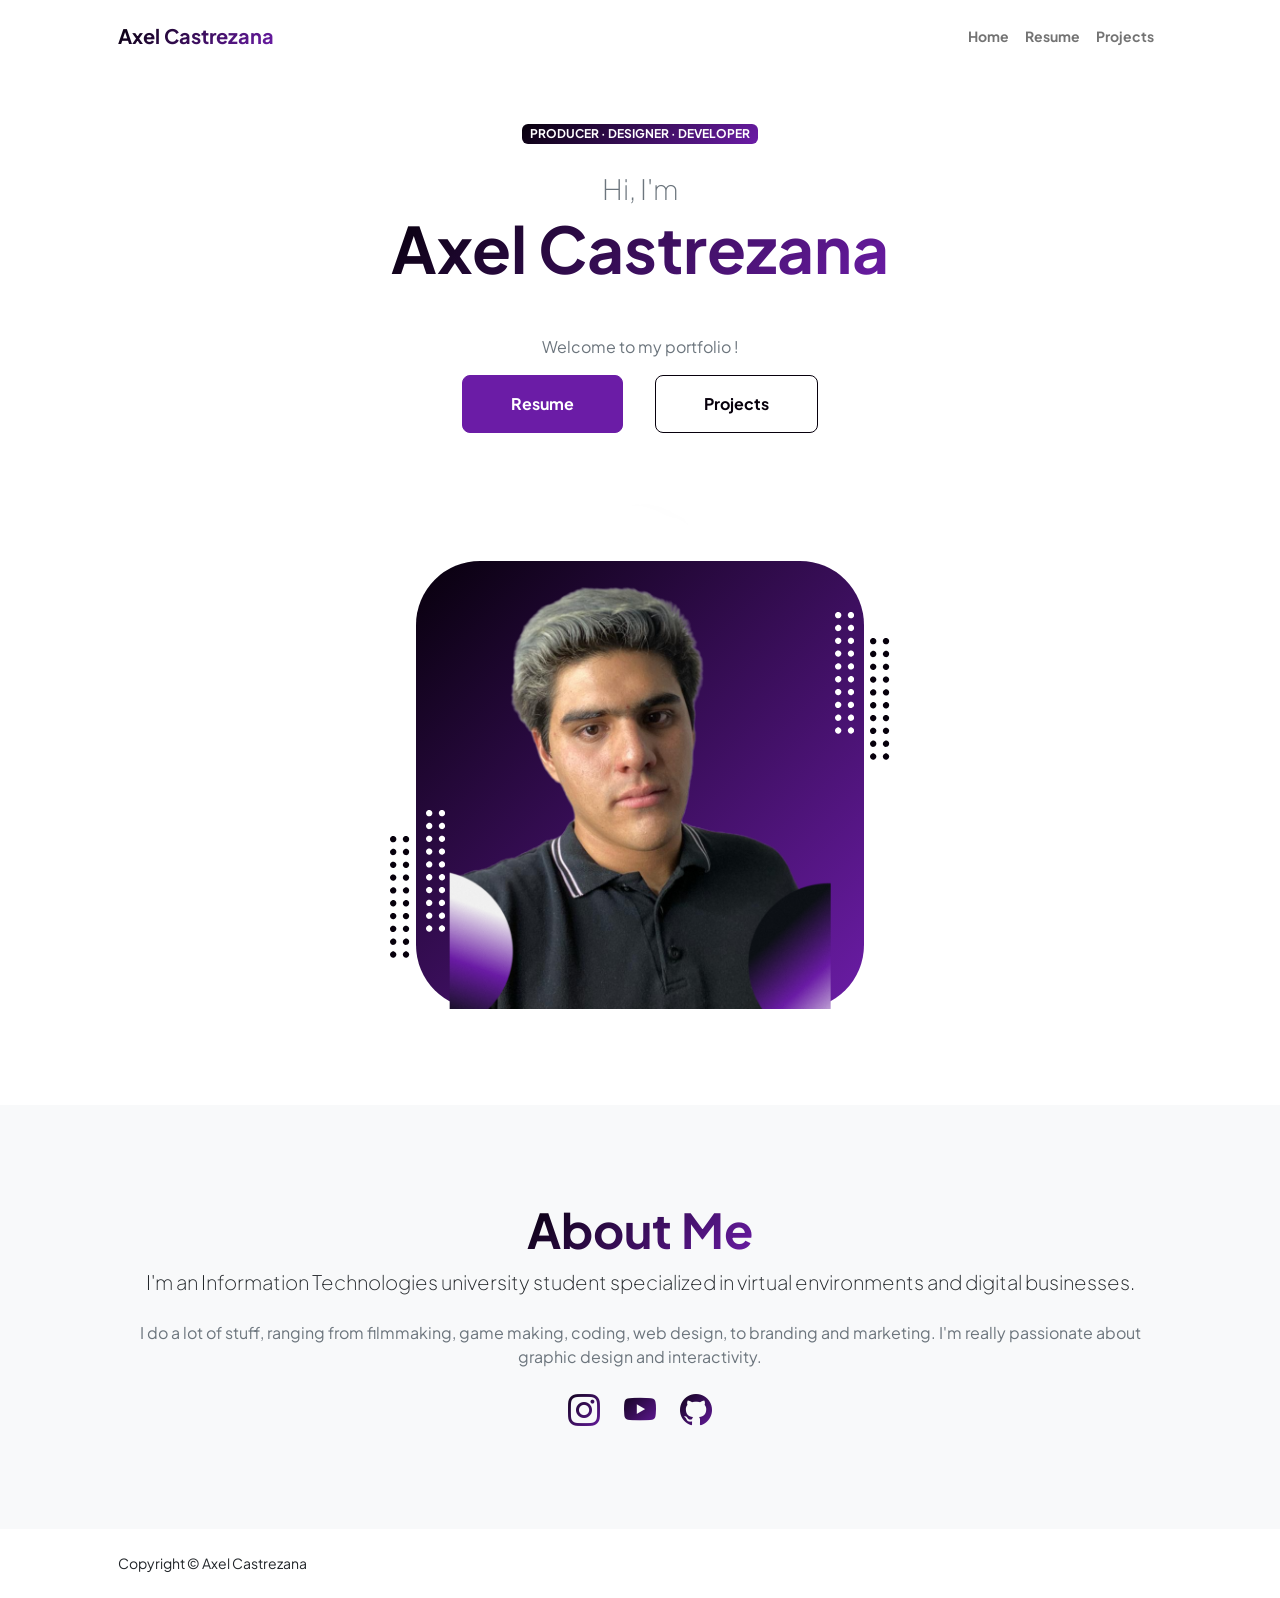
==== index.html @ c9756af4 "First upload portfolio 30/05/2023 V1.0" ====
<!DOCTYPE html>
<html lang="en">
    <head>
        <meta charset="utf-8" />
        <meta name="viewport" content="width=device-width, initial-scale=1, shrink-to-fit=no" />
        <meta name="description" content="" />
        <meta name="author" content="" />
        <title>Axel Castrezana Portfolio</title>
        <!-- Favicon-->
        <link rel="icon" type="image/x-icon" href="assets/favicon.ico" />
        <!-- Custom Google font-->
        <link rel="preconnect" href="https://fonts.googleapis.com" />
        <link rel="preconnect" href="https://fonts.gstatic.com" crossorigin />
        <link href="https://fonts.googleapis.com/css2?family=Plus+Jakarta+Sans:wght@100;200;300;400;500;600;700;800;900&amp;display=swap" rel="stylesheet" />
        <!-- Bootstrap icons-->
        <link href="https://cdn.jsdelivr.net/npm/bootstrap-icons@1.8.1/font/bootstrap-icons.css" rel="stylesheet" />
        <!-- Core theme CSS (includes Bootstrap)-->
        <link href="css/styles.css" rel="stylesheet" />
    </head>
    <body class="d-flex flex-column h-100">
        <main class="flex-shrink-0">
            <!-- Navigation-->
            <nav class="navbar navbar-expand-lg navbar-light bg-white py-3">
                <div class="container px-5">
                    <a class="navbar-brand" href="index.html"><span class="fw-bolder text-gradient">Axel Castrezana</span></a>
                    <button class="navbar-toggler" type="button" data-bs-toggle="collapse" data-bs-target="#navbarSupportedContent" aria-controls="navbarSupportedContent" aria-expanded="false" aria-label="Toggle navigation"><span class="navbar-toggler-icon"></span></button>
                    <div class="collapse navbar-collapse" id="navbarSupportedContent">
                        <ul class="navbar-nav ms-auto mb-2 mb-lg-0 small fw-bolder">
                            <li class="nav-item"><a class="nav-link" href="index.html">Home</a></li>
                            <li class="nav-item"><a class="nav-link" href="resume.html">Resume</a></li>
                            <li class="nav-item"><a class="nav-link" href="projects.html">Projects</a></li>
                        </ul>
                    </div>
                </div>
            </nav>
            <!-- Header-->
            <header class="py-5">
                <div class="container px-5 pb-5">
                    <div class="row gx-5 align-items-center">
                        <div class="col-xxl-5">
                            <!-- Header text content-->
                            <div class="text-center text-xxl-start">
                                <div class="badge bg-gradient-primary-to-secondary text-white mb-4"><div class="text-uppercase">Producer &middot; Designer &middot; Developer</div></div>
                                <div class="fs-3 fw-light text-muted">Hi, I'm</div>
                                <h1 class="display-3 fw-bolder mb-5"><span class="text-gradient d-inline">Axel Castrezana</span></h1>
                                <p class="text-muted">Welcome to my portfolio !</p>
                                <div class="d-grid gap-3 d-sm-flex justify-content-sm-center justify-content-xxl-start mb-3">
                                    <a class="btn btn-primary btn-lg px-5 py-3 me-sm-3 fs-6 fw-bolder" href="resume.html">Resume</a>
                                    <a class="btn btn-outline-dark btn-lg px-5 py-3 fs-6 fw-bolder" href="projects.html">Projects</a>
                                </div>
                            </div>
                        </div>
                        <div class="col-xxl-7">
                            <!-- Header profile picture-->
                            <div class="d-flex justify-content-center mt-5 mt-xxl-0">
                                <div class="profile bg-gradient-primary-to-secondary">
                                    <!-- TIP: For best results, use a photo with a transparent background like the demo example below-->
                                    <!-- Watch a tutorial on how to do this on YouTube (link)-->
                                    <img class="profile-img" src="assets/profile2.png" alt="..." />
                                    <div class="dots-1">
                                        <!-- SVG Dots-->
                                        <svg version="1.1" xmlns="http://www.w3.org/2000/svg" xmlns:xlink="http://www.w3.org/1999/xlink" x="0px" y="0px" viewBox="0 0 191.6 1215.4" style="enable-background: new 0 0 191.6 1215.4" xml:space="preserve">
                                            <g transform="translate(0.000000,1280.000000) scale(0.100000,-0.100000)">
                                                <path d="M227.7,12788.6c-105-35-200-141-222-248c-43-206,163-412,369-369c155,32,275,190,260,339c-11,105-90,213-190,262        C383.7,12801.6,289.7,12808.6,227.7,12788.6z"></path>
                                                <path d="M1507.7,12788.6c-151-50-253-216-222-362c25-119,136-230,254-255c194-41,395,142,375,339c-11,105-90,213-190,262        C1663.7,12801.6,1569.7,12808.6,1507.7,12788.6z"></path>
                                                <path d="M227.7,11508.6c-105-35-200-141-222-248c-43-206,163-412,369-369c155,32,275,190,260,339c-11,105-90,213-190,262        C383.7,11521.6,289.7,11528.6,227.7,11508.6z"></path>
                                                <path d="M1507.7,11508.6c-151-50-253-216-222-362c25-119,136-230,254-255c194-41,395,142,375,339c-11,105-90,213-190,262        C1663.7,11521.6,1569.7,11528.6,1507.7,11508.6z"></path>
                                                <path d="M227.7,10228.6c-105-35-200-141-222-248c-43-206,163-412,369-369c155,32,275,190,260,339c-11,105-90,213-190,262        C383.7,10241.6,289.7,10248.6,227.7,10228.6z"></path>
                                                <path d="M1507.7,10228.6c-105-35-200-141-222-248c-43-206,163-412,369-369c155,32,275,190,260,339c-11,105-90,213-190,262        C1663.7,10241.6,1569.7,10248.6,1507.7,10228.6z"></path>
                                                <path d="M227.7,8948.6c-105-35-200-141-222-248c-43-206,163-412,369-369c155,32,275,190,260,339c-11,105-90,213-190,262        C383.7,8961.6,289.7,8968.6,227.7,8948.6z"></path>
                                                <path d="M1507.7,8948.6c-105-35-200-141-222-248c-43-206,163-412,369-369c155,32,275,190,260,339c-11,105-90,213-190,262        C1663.7,8961.6,1569.7,8968.6,1507.7,8948.6z"></path>
                                                <path d="M227.7,7668.6c-105-35-200-141-222-248c-43-206,163-412,369-369c155,32,275,190,260,339c-11,105-90,213-190,262        C383.7,7681.6,289.7,7688.6,227.7,7668.6z"></path>
                                                <path d="M1507.7,7668.6c-105-35-200-141-222-248c-43-206,163-412,369-369c155,32,275,190,260,339c-11,105-90,213-190,262        C1663.7,7681.6,1569.7,7688.6,1507.7,7668.6z"></path>
                                                <path d="M227.7,6388.6c-105-35-200-141-222-248c-43-206,163-412,369-369c155,32,275,190,260,339c-11,105-90,213-190,262        C383.7,6401.6,289.7,6408.6,227.7,6388.6z"></path>
                                                <path d="M1507.7,6388.6c-105-35-200-141-222-248c-43-206,163-412,369-369c155,32,275,190,260,339c-11,105-90,213-190,262        C1663.7,6401.6,1569.7,6408.6,1507.7,6388.6z"></path>
                                                <path d="M227.7,5108.6c-105-35-200-141-222-248c-43-206,163-412,369-369c155,32,275,190,260,339c-11,105-90,213-190,262        C383.7,5121.6,289.7,5128.6,227.7,5108.6z"></path>
                                                <path d="M1507.7,5108.6c-105-35-200-141-222-248c-43-206,163-412,369-369c155,32,275,190,260,339c-11,105-90,213-190,262        C1663.7,5121.6,1569.7,5128.6,1507.7,5108.6z"></path>
                                                <path d="M227.7,3828.6c-105-35-200-141-222-248c-43-206,163-412,369-369c155,32,275,190,260,339c-11,105-90,213-190,262        C383.7,3841.6,289.7,3848.6,227.7,3828.6z"></path>
                                                <path d="M1507.7,3828.6c-105-35-200-141-222-248c-43-206,163-412,369-369c155,32,275,190,260,339c-11,105-90,213-190,262        C1663.7,3841.6,1569.7,3848.6,1507.7,3828.6z"></path>
                                                <path d="M227.7,2548.6c-105-35-200-141-222-248c-43-206,163-412,369-369c155,32,275,190,260,339c-11,105-90,213-190,262        C383.7,2561.6,289.7,2568.6,227.7,2548.6z"></path>
                                                <path d="M1507.7,2548.6c-105-35-200-141-222-248c-43-206,163-412,369-369c155,32,275,190,260,339c-11,105-90,213-190,262        C1663.7,2561.6,1569.7,2568.6,1507.7,2548.6z"></path>
                                                <path d="M227.7,1268.6c-105-35-200-141-222-248c-43-206,163-412,369-369c155,32,275,190,260,339c-11,105-90,213-190,262        C383.7,1281.6,289.7,1288.6,227.7,1268.6z"></path>
                                                <path d="M1507.7,1268.6c-105-35-200-141-222-248c-43-206,163-412,369-369c155,32,275,190,260,339c-11,105-90,213-190,262        C1663.7,1281.6,1569.7,1288.6,1507.7,1268.6z"></path>
                                            </g>
                                        </svg>
                                        <!-- END of SVG dots-->
                                    </div>
                                    <div class="dots-2">
                                        <!-- SVG Dots-->
                                        <svg version="1.1" xmlns="http://www.w3.org/2000/svg" xmlns:xlink="http://www.w3.org/1999/xlink" x="0px" y="0px" viewBox="0 0 191.6 1215.4" style="enable-background: new 0 0 191.6 1215.4" xml:space="preserve">
                                            <g transform="translate(0.000000,1280.000000) scale(0.100000,-0.100000)">
                                                <path d="M227.7,12788.6c-105-35-200-141-222-248c-43-206,163-412,369-369c155,32,275,190,260,339c-11,105-90,213-190,262        C383.7,12801.6,289.7,12808.6,227.7,12788.6z"></path>
                                                <path d="M1507.7,12788.6c-151-50-253-216-222-362c25-119,136-230,254-255c194-41,395,142,375,339c-11,105-90,213-190,262        C1663.7,12801.6,1569.7,12808.6,1507.7,12788.6z"></path>
                                                <path d="M227.7,11508.6c-105-35-200-141-222-248c-43-206,163-412,369-369c155,32,275,190,260,339c-11,105-90,213-190,262        C383.7,11521.6,289.7,11528.6,227.7,11508.6z"></path>
                                                <path d="M1507.7,11508.6c-151-50-253-216-222-362c25-119,136-230,254-255c194-41,395,142,375,339c-11,105-90,213-190,262        C1663.7,11521.6,1569.7,11528.6,1507.7,11508.6z"></path>
                                                <path d="M227.7,10228.6c-105-35-200-141-222-248c-43-206,163-412,369-369c155,32,275,190,260,339c-11,105-90,213-190,262        C383.7,10241.6,289.7,10248.6,227.7,10228.6z"></path>
                                                <path d="M1507.7,10228.6c-105-35-200-141-222-248c-43-206,163-412,369-369c155,32,275,190,260,339c-11,105-90,213-190,262        C1663.7,10241.6,1569.7,10248.6,1507.7,10228.6z"></path>
                                                <path d="M227.7,8948.6c-105-35-200-141-222-248c-43-206,163-412,369-369c155,32,275,190,260,339c-11,105-90,213-190,262        C383.7,8961.6,289.7,8968.6,227.7,8948.6z"></path>
                                                <path d="M1507.7,8948.6c-105-35-200-141-222-248c-43-206,163-412,369-369c155,32,275,190,260,339c-11,105-90,213-190,262        C1663.7,8961.6,1569.7,8968.6,1507.7,8948.6z"></path>
                                                <path d="M227.7,7668.6c-105-35-200-141-222-248c-43-206,163-412,369-369c155,32,275,190,260,339c-11,105-90,213-190,262        C383.7,7681.6,289.7,7688.6,227.7,7668.6z"></path>
                                                <path d="M1507.7,7668.6c-105-35-200-141-222-248c-43-206,163-412,369-369c155,32,275,190,260,339c-11,105-90,213-190,262        C1663.7,7681.6,1569.7,7688.6,1507.7,7668.6z"></path>
                                                <path d="M227.7,6388.6c-105-35-200-141-222-248c-43-206,163-412,369-369c155,32,275,190,260,339c-11,105-90,213-190,262        C383.7,6401.6,289.7,6408.6,227.7,6388.6z"></path>
                                                <path d="M1507.7,6388.6c-105-35-200-141-222-248c-43-206,163-412,369-369c155,32,275,190,260,339c-11,105-90,213-190,262        C1663.7,6401.6,1569.7,6408.6,1507.7,6388.6z"></path>
                                                <path d="M227.7,5108.6c-105-35-200-141-222-248c-43-206,163-412,369-369c155,32,275,190,260,339c-11,105-90,213-190,262        C383.7,5121.6,289.7,5128.6,227.7,5108.6z"></path>
                                                <path d="M1507.7,5108.6c-105-35-200-141-222-248c-43-206,163-412,369-369c155,32,275,190,260,339c-11,105-90,213-190,262        C1663.7,5121.6,1569.7,5128.6,1507.7,5108.6z"></path>
                                                <path d="M227.7,3828.6c-105-35-200-141-222-248c-43-206,163-412,369-369c155,32,275,190,260,339c-11,105-90,213-190,262        C383.7,3841.6,289.7,3848.6,227.7,3828.6z"></path>
                                                <path d="M1507.7,3828.6c-105-35-200-141-222-248c-43-206,163-412,369-369c155,32,275,190,260,339c-11,105-90,213-190,262        C1663.7,3841.6,1569.7,3848.6,1507.7,3828.6z"></path>
                                                <path d="M227.7,2548.6c-105-35-200-141-222-248c-43-206,163-412,369-369c155,32,275,190,260,339c-11,105-90,213-190,262        C383.7,2561.6,289.7,2568.6,227.7,2548.6z"></path>
                                                <path d="M1507.7,2548.6c-105-35-200-141-222-248c-43-206,163-412,369-369c155,32,275,190,260,339c-11,105-90,213-190,262        C1663.7,2561.6,1569.7,2568.6,1507.7,2548.6z"></path>
                                                <path d="M227.7,1268.6c-105-35-200-141-222-248c-43-206,163-412,369-369c155,32,275,190,260,339c-11,105-90,213-190,262        C383.7,1281.6,289.7,1288.6,227.7,1268.6z"></path>
                                                <path d="M1507.7,1268.6c-105-35-200-141-222-248c-43-206,163-412,369-369c155,32,275,190,260,339c-11,105-90,213-190,262        C1663.7,1281.6,1569.7,1288.6,1507.7,1268.6z"></path>
                                            </g>
                                        </svg>
                                        <!-- END of SVG dots-->
                                    </div>
                                    <div class="dots-3">
                                        <!-- SVG Dots-->
                                        <svg version="1.1" xmlns="http://www.w3.org/2000/svg" xmlns:xlink="http://www.w3.org/1999/xlink" x="0px" y="0px" viewBox="0 0 191.6 1215.4" style="enable-background: new 0 0 191.6 1215.4" xml:space="preserve">
                                            <g transform="translate(0.000000,1280.000000) scale(0.100000,-0.100000)">
                                                <path d="M227.7,12788.6c-105-35-200-141-222-248c-43-206,163-412,369-369c155,32,275,190,260,339c-11,105-90,213-190,262        C383.7,12801.6,289.7,12808.6,227.7,12788.6z"></path>
                                                <path d="M1507.7,12788.6c-151-50-253-216-222-362c25-119,136-230,254-255c194-41,395,142,375,339c-11,105-90,213-190,262        C1663.7,12801.6,1569.7,12808.6,1507.7,12788.6z"></path>
                                                <path d="M227.7,11508.6c-105-35-200-141-222-248c-43-206,163-412,369-369c155,32,275,190,260,339c-11,105-90,213-190,262        C383.7,11521.6,289.7,11528.6,227.7,11508.6z"></path>
                                                <path d="M1507.7,11508.6c-151-50-253-216-222-362c25-119,136-230,254-255c194-41,395,142,375,339c-11,105-90,213-190,262        C1663.7,11521.6,1569.7,11528.6,1507.7,11508.6z"></path>
                                                <path d="M227.7,10228.6c-105-35-200-141-222-248c-43-206,163-412,369-369c155,32,275,190,260,339c-11,105-90,213-190,262        C383.7,10241.6,289.7,10248.6,227.7,10228.6z"></path>
                                                <path d="M1507.7,10228.6c-105-35-200-141-222-248c-43-206,163-412,369-369c155,32,275,190,260,339c-11,105-90,213-190,262        C1663.7,10241.6,1569.7,10248.6,1507.7,10228.6z"></path>
                                                <path d="M227.7,8948.6c-105-35-200-141-222-248c-43-206,163-412,369-369c155,32,275,190,260,339c-11,105-90,213-190,262        C383.7,8961.6,289.7,8968.6,227.7,8948.6z"></path>
                                                <path d="M1507.7,8948.6c-105-35-200-141-222-248c-43-206,163-412,369-369c155,32,275,190,260,339c-11,105-90,213-190,262        C1663.7,8961.6,1569.7,8968.6,1507.7,8948.6z"></path>
                                                <path d="M227.7,7668.6c-105-35-200-141-222-248c-43-206,163-412,369-369c155,32,275,190,260,339c-11,105-90,213-190,262        C383.7,7681.6,289.7,7688.6,227.7,7668.6z"></path>
                                                <path d="M1507.7,7668.6c-105-35-200-141-222-248c-43-206,163-412,369-369c155,32,275,190,260,339c-11,105-90,213-190,262        C1663.7,7681.6,1569.7,7688.6,1507.7,7668.6z"></path>
                                                <path d="M227.7,6388.6c-105-35-200-141-222-248c-43-206,163-412,369-369c155,32,275,190,260,339c-11,105-90,213-190,262        C383.7,6401.6,289.7,6408.6,227.7,6388.6z"></path>
                                                <path d="M1507.7,6388.6c-105-35-200-141-222-248c-43-206,163-412,369-369c155,32,275,190,260,339c-11,105-90,213-190,262        C1663.7,6401.6,1569.7,6408.6,1507.7,6388.6z"></path>
                                                <path d="M227.7,5108.6c-105-35-200-141-222-248c-43-206,163-412,369-369c155,32,275,190,260,339c-11,105-90,213-190,262        C383.7,5121.6,289.7,5128.6,227.7,5108.6z"></path>
                                                <path d="M1507.7,5108.6c-105-35-200-141-222-248c-43-206,163-412,369-369c155,32,275,190,260,339c-11,105-90,213-190,262        C1663.7,5121.6,1569.7,5128.6,1507.7,5108.6z"></path>
                                                <path d="M227.7,3828.6c-105-35-200-141-222-248c-43-206,163-412,369-369c155,32,275,190,260,339c-11,105-90,213-190,262        C383.7,3841.6,289.7,3848.6,227.7,3828.6z"></path>
                                                <path d="M1507.7,3828.6c-105-35-200-141-222-248c-43-206,163-412,369-369c155,32,275,190,260,339c-11,105-90,213-190,262        C1663.7,3841.6,1569.7,3848.6,1507.7,3828.6z"></path>
                                                <path d="M227.7,2548.6c-105-35-200-141-222-248c-43-206,163-412,369-369c155,32,275,190,260,339c-11,105-90,213-190,262        C383.7,2561.6,289.7,2568.6,227.7,2548.6z"></path>
                                                <path d="M1507.7,2548.6c-105-35-200-141-222-248c-43-206,163-412,369-369c155,32,275,190,260,339c-11,105-90,213-190,262        C1663.7,2561.6,1569.7,2568.6,1507.7,2548.6z"></path>
                                                <path d="M227.7,1268.6c-105-35-200-141-222-248c-43-206,163-412,369-369c155,32,275,190,260,339c-11,105-90,213-190,262        C383.7,1281.6,289.7,1288.6,227.7,1268.6z"></path>
                                                <path d="M1507.7,1268.6c-105-35-200-141-222-248c-43-206,163-412,369-369c155,32,275,190,260,339c-11,105-90,213-190,262        C1663.7,1281.6,1569.7,1288.6,1507.7,1268.6z"></path>
                                            </g>
                                        </svg>
                                        <!-- END of SVG dots-->
                                    </div>
                                    <div class="dots-4">
                                        <!-- SVG Dots-->
                                        <svg version="1.1" xmlns="http://www.w3.org/2000/svg" xmlns:xlink="http://www.w3.org/1999/xlink" x="0px" y="0px" viewBox="0 0 191.6 1215.4" style="enable-background: new 0 0 191.6 1215.4" xml:space="preserve">
                                            <g transform="translate(0.000000,1280.000000) scale(0.100000,-0.100000)">
                                                <path d="M227.7,12788.6c-105-35-200-141-222-248c-43-206,163-412,369-369c155,32,275,190,260,339c-11,105-90,213-190,262        C383.7,12801.6,289.7,12808.6,227.7,12788.6z"></path>
                                                <path d="M1507.7,12788.6c-151-50-253-216-222-362c25-119,136-230,254-255c194-41,395,142,375,339c-11,105-90,213-190,262        C1663.7,12801.6,1569.7,12808.6,1507.7,12788.6z"></path>
                                                <path d="M227.7,11508.6c-105-35-200-141-222-248c-43-206,163-412,369-369c155,32,275,190,260,339c-11,105-90,213-190,262        C383.7,11521.6,289.7,11528.6,227.7,11508.6z"></path>
                                                <path d="M1507.7,11508.6c-151-50-253-216-222-362c25-119,136-230,254-255c194-41,395,142,375,339c-11,105-90,213-190,262        C1663.7,11521.6,1569.7,11528.6,1507.7,11508.6z"></path>
                                                <path d="M227.7,10228.6c-105-35-200-141-222-248c-43-206,163-412,369-369c155,32,275,190,260,339c-11,105-90,213-190,262        C383.7,10241.6,289.7,10248.6,227.7,10228.6z"></path>
                                                <path d="M1507.7,10228.6c-105-35-200-141-222-248c-43-206,163-412,369-369c155,32,275,190,260,339c-11,105-90,213-190,262        C1663.7,10241.6,1569.7,10248.6,1507.7,10228.6z"></path>
                                                <path d="M227.7,8948.6c-105-35-200-141-222-248c-43-206,163-412,369-369c155,32,275,190,260,339c-11,105-90,213-190,262        C383.7,8961.6,289.7,8968.6,227.7,8948.6z"></path>
                                                <path d="M1507.7,8948.6c-105-35-200-141-222-248c-43-206,163-412,369-369c155,32,275,190,260,339c-11,105-90,213-190,262        C1663.7,8961.6,1569.7,8968.6,1507.7,8948.6z"></path>
                                                <path d="M227.7,7668.6c-105-35-200-141-222-248c-43-206,163-412,369-369c155,32,275,190,260,339c-11,105-90,213-190,262        C383.7,7681.6,289.7,7688.6,227.7,7668.6z"></path>
                                                <path d="M1507.7,7668.6c-105-35-200-141-222-248c-43-206,163-412,369-369c155,32,275,190,260,339c-11,105-90,213-190,262        C1663.7,7681.6,1569.7,7688.6,1507.7,7668.6z"></path>
                                                <path d="M227.7,6388.6c-105-35-200-141-222-248c-43-206,163-412,369-369c155,32,275,190,260,339c-11,105-90,213-190,262        C383.7,6401.6,289.7,6408.6,227.7,6388.6z"></path>
                                                <path d="M1507.7,6388.6c-105-35-200-141-222-248c-43-206,163-412,369-369c155,32,275,190,260,339c-11,105-90,213-190,262        C1663.7,6401.6,1569.7,6408.6,1507.7,6388.6z"></path>
                                                <path d="M227.7,5108.6c-105-35-200-141-222-248c-43-206,163-412,369-369c155,32,275,190,260,339c-11,105-90,213-190,262        C383.7,5121.6,289.7,5128.6,227.7,5108.6z"></path>
                                                <path d="M1507.7,5108.6c-105-35-200-141-222-248c-43-206,163-412,369-369c155,32,275,190,260,339c-11,105-90,213-190,262        C1663.7,5121.6,1569.7,5128.6,1507.7,5108.6z"></path>
                                                <path d="M227.7,3828.6c-105-35-200-141-222-248c-43-206,163-412,369-369c155,32,275,190,260,339c-11,105-90,213-190,262        C383.7,3841.6,289.7,3848.6,227.7,3828.6z"></path>
                                                <path d="M1507.7,3828.6c-105-35-200-141-222-248c-43-206,163-412,369-369c155,32,275,190,260,339c-11,105-90,213-190,262        C1663.7,3841.6,1569.7,3848.6,1507.7,3828.6z"></path>
                                                <path d="M227.7,2548.6c-105-35-200-141-222-248c-43-206,163-412,369-369c155,32,275,190,260,339c-11,105-90,213-190,262        C383.7,2561.6,289.7,2568.6,227.7,2548.6z"></path>
                                                <path d="M1507.7,2548.6c-105-35-200-141-222-248c-43-206,163-412,369-369c155,32,275,190,260,339c-11,105-90,213-190,262        C1663.7,2561.6,1569.7,2568.6,1507.7,2548.6z"></path>
                                                <path d="M227.7,1268.6c-105-35-200-141-222-248c-43-206,163-412,369-369c155,32,275,190,260,339c-11,105-90,213-190,262        C383.7,1281.6,289.7,1288.6,227.7,1268.6z"></path>
                                                <path d="M1507.7,1268.6c-105-35-200-141-222-248c-43-206,163-412,369-369c155,32,275,190,260,339c-11,105-90,213-190,262        C1663.7,1281.6,1569.7,1288.6,1507.7,1268.6z"></path>
                                            </g>
                                        </svg>
                                        <!-- END of SVG dots-->
                                    </div>
                                </div>
                            </div>
                        </div>
                    </div>
                </div>
            </header>
            <!-- About Section-->
            <section class="bg-light py-5">
                <div class="container px-5">
                    <div class="row gx-5 justify-content-center">
                        <div class="col-xxl-8">
                            <div class="text-center my-5">
                                <h2 class="display-5 fw-bolder"><span class="text-gradient d-inline">About Me</span></h2>
                                <p class="lead fw-light mb-4">I'm an Information Technologies  university student specialized in virtual environments and digital businesses.</p>
                                <p class="text-muted">I do a lot of stuff, ranging from filmmaking, game making, coding, web design, to branding and marketing. I'm really passionate about graphic design and interactivity.</p>
                                <div class="d-flex justify-content-center fs-2 gap-4">
                                    <a class="text-gradient" href="https://www.instagram.com/pixelravengame/" target="_blank"><i class="bi bi-instagram"></i></a>
                                    <a class="text-gradient" href="https://www.youtube.com/channel/UCCIafEhJoG8HMKj9EvPEcIA" target="_blank"><i class="bi bi-youtube"></i></a>
                                    <a class="text-gradient" href="https://github.com/AxelCastrezana" target="_blank"><i class="bi bi-github"></i></a>

                                </div>
                            </div>
                        </div>
                    </div>
                </div>
            </section>
        </main>
        <!-- Footer-->
        <footer class="bg-white py-4 mt-auto">
            <div class="container px-5">
                <div class="row align-items-center justify-content-between flex-column flex-sm-row">
                    <div class="col-auto"><div class="small m-0">Copyright &copy; Axel Castrezana</div></div>
                </div>
            </div>
        </footer>
        <!-- Bootstrap core JS-->
        <script src="https://cdn.jsdelivr.net/npm/bootstrap@5.2.3/dist/js/bootstrap.bundle.min.js"></script>
        <!-- Core theme JS-->
        <script src="js/scripts.js"></script>
    </body>
</html>
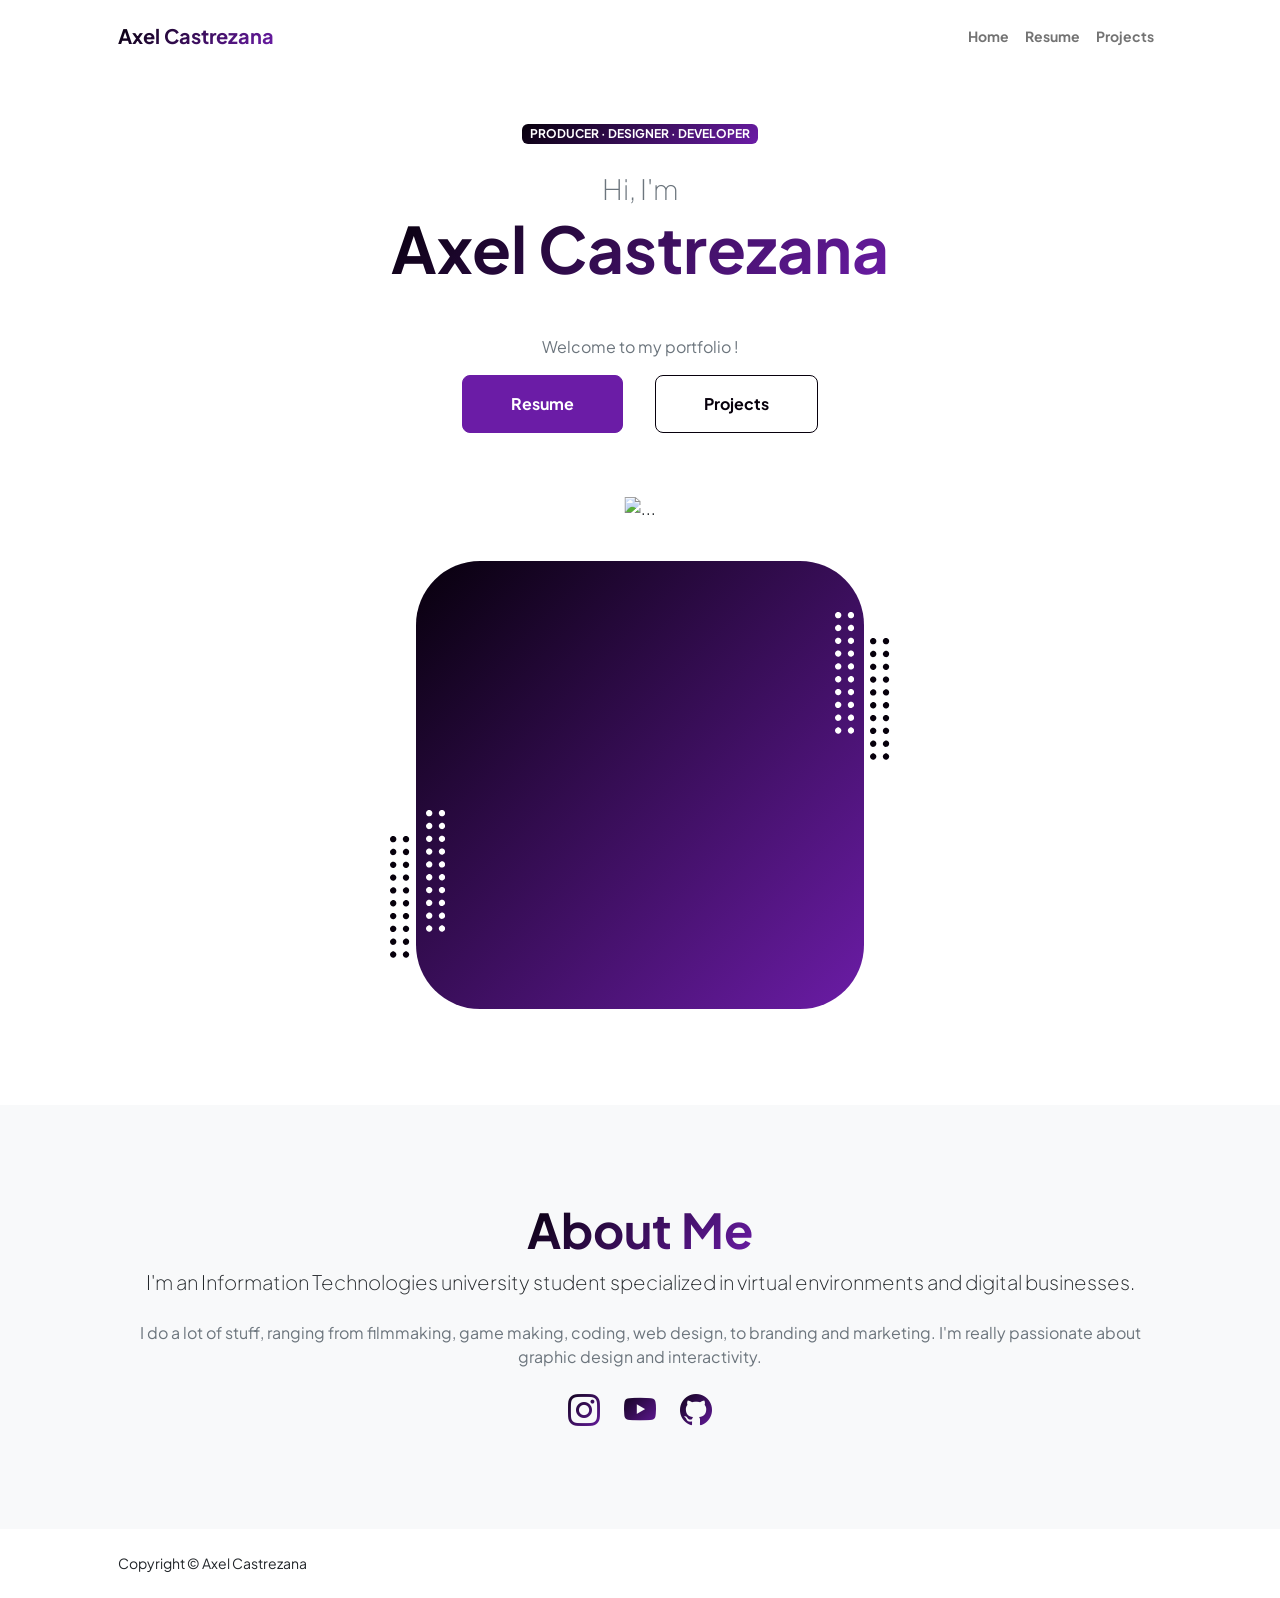
==== commit 6be1d10f: "Update index.html" ====
--- a/index.html
+++ b/index.html
@@ -56,7 +56,7 @@
                                 <div class="profile bg-gradient-primary-to-secondary">
                                     <!-- TIP: For best results, use a photo with a transparent background like the demo example below-->
                                     <!-- Watch a tutorial on how to do this on YouTube (link)-->
-                                    <img class="profile-img" src="assets/profile2.png" alt="..." />
+                                    <img class="profile-img" src="" alt="..." />
                                     <div class="dots-1">
                                         <!-- SVG Dots-->
                                         <svg version="1.1" xmlns="http://www.w3.org/2000/svg" xmlns:xlink="http://www.w3.org/1999/xlink" x="0px" y="0px" viewBox="0 0 191.6 1215.4" style="enable-background: new 0 0 191.6 1215.4" xml:space="preserve">
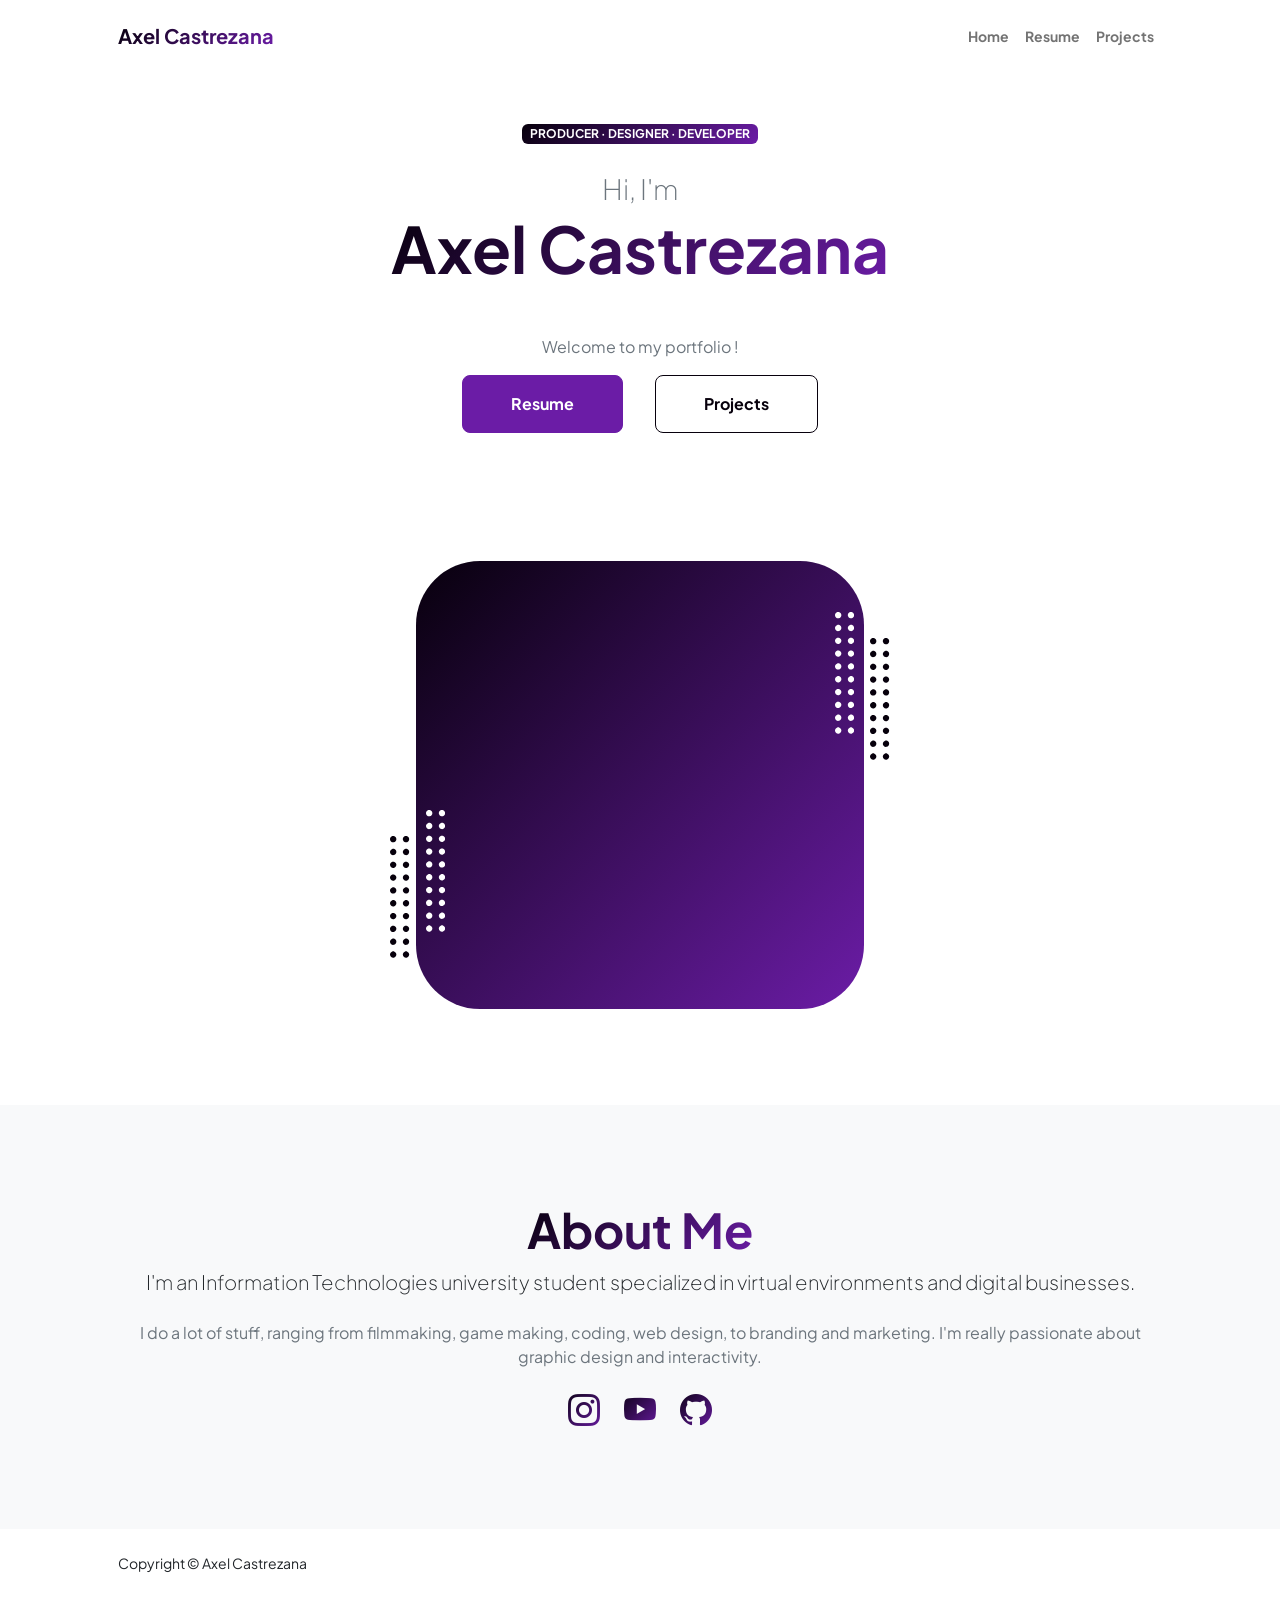
==== commit d7fc7ab3: "Update index.html" ====
--- a/index.html
+++ b/index.html
@@ -54,9 +54,7 @@
                             <!-- Header profile picture-->
                             <div class="d-flex justify-content-center mt-5 mt-xxl-0">
                                 <div class="profile bg-gradient-primary-to-secondary">
-                                    <!-- TIP: For best results, use a photo with a transparent background like the demo example below-->
-                                    <!-- Watch a tutorial on how to do this on YouTube (link)-->
-                                    <img class="profile-img" src="" alt="..." />
+                                    <!-- <img class="profile-img" src="" alt="..." /> -->
                                     <div class="dots-1">
                                         <!-- SVG Dots-->
                                         <svg version="1.1" xmlns="http://www.w3.org/2000/svg" xmlns:xlink="http://www.w3.org/1999/xlink" x="0px" y="0px" viewBox="0 0 191.6 1215.4" style="enable-background: new 0 0 191.6 1215.4" xml:space="preserve">
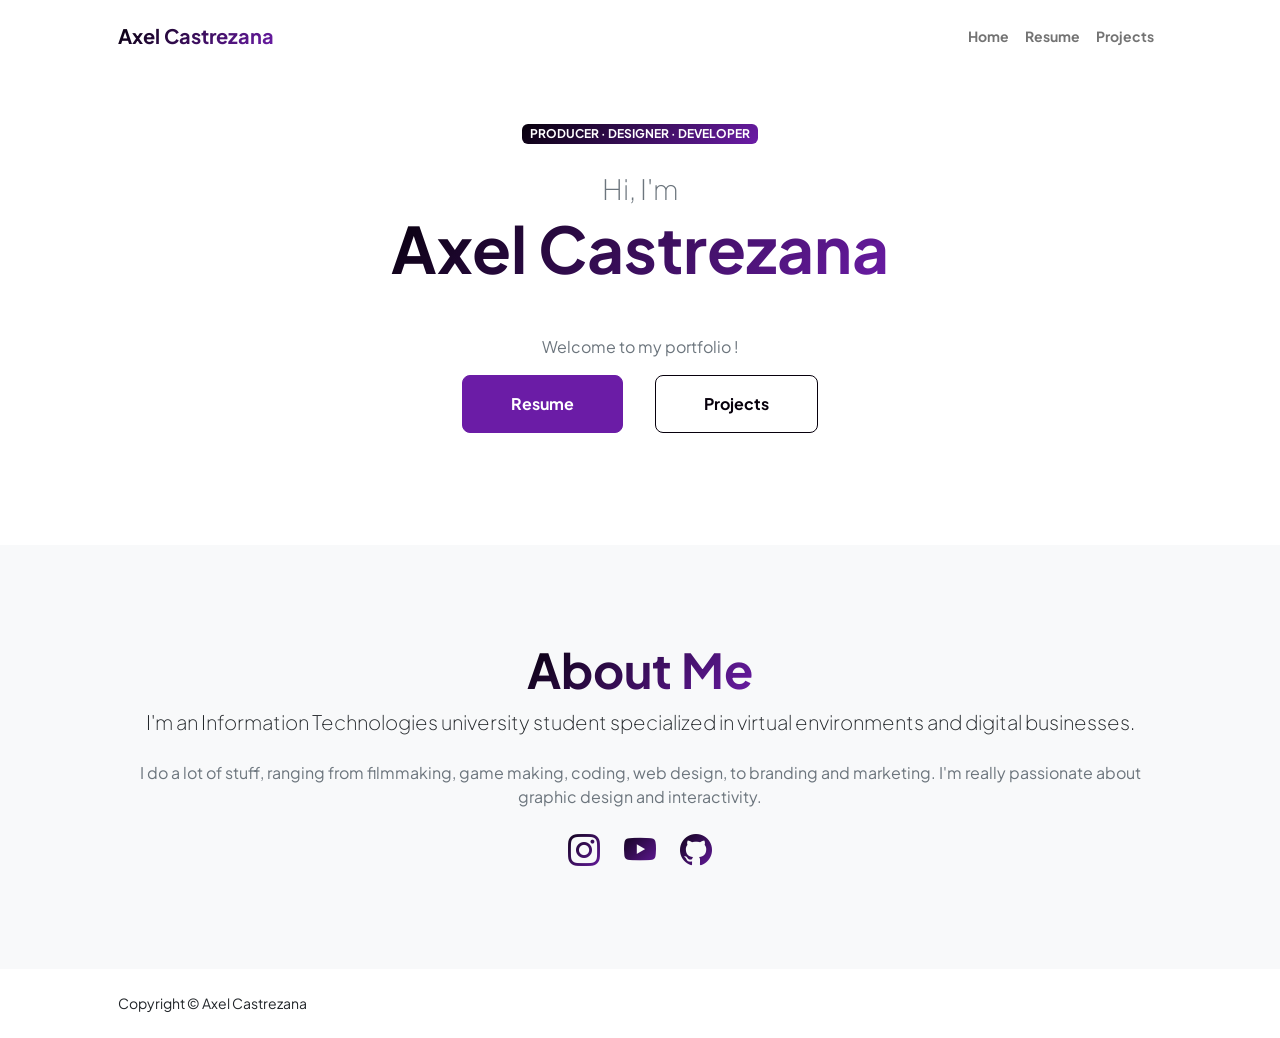
==== commit 0d833969: "Update index.html" ====
--- a/index.html
+++ b/index.html
@@ -52,96 +52,96 @@
                         </div>
                         <div class="col-xxl-7">
                             <!-- Header profile picture-->
-                            <div class="d-flex justify-content-center mt-5 mt-xxl-0">
+                            <!--<div class="d-flex justify-content-center mt-5 mt-xxl-0">
                                 <div class="profile bg-gradient-primary-to-secondary">
                                     <!-- <img class="profile-img" src="" alt="..." /> -->
-                                    <div class="dots-1">
-                                        <!-- SVG Dots-->
-                                        <svg version="1.1" xmlns="http://www.w3.org/2000/svg" xmlns:xlink="http://www.w3.org/1999/xlink" x="0px" y="0px" viewBox="0 0 191.6 1215.4" style="enable-background: new 0 0 191.6 1215.4" xml:space="preserve">
-                                            <g transform="translate(0.000000,1280.000000) scale(0.100000,-0.100000)">
-                                                <path d="M227.7,12788.6c-105-35-200-141-222-248c-43-206,163-412,369-369c155,32,275,190,260,339c-11,105-90,213-190,262        C383.7,12801.6,289.7,12808.6,227.7,12788.6z"></path>
-                                                <path d="M1507.7,12788.6c-151-50-253-216-222-362c25-119,136-230,254-255c194-41,395,142,375,339c-11,105-90,213-190,262        C1663.7,12801.6,1569.7,12808.6,1507.7,12788.6z"></path>
-                                                <path d="M227.7,11508.6c-105-35-200-141-222-248c-43-206,163-412,369-369c155,32,275,190,260,339c-11,105-90,213-190,262        C383.7,11521.6,289.7,11528.6,227.7,11508.6z"></path>
-                                                <path d="M1507.7,11508.6c-151-50-253-216-222-362c25-119,136-230,254-255c194-41,395,142,375,339c-11,105-90,213-190,262        C1663.7,11521.6,1569.7,11528.6,1507.7,11508.6z"></path>
-                                                <path d="M227.7,10228.6c-105-35-200-141-222-248c-43-206,163-412,369-369c155,32,275,190,260,339c-11,105-90,213-190,262        C383.7,10241.6,289.7,10248.6,227.7,10228.6z"></path>
-                                                <path d="M1507.7,10228.6c-105-35-200-141-222-248c-43-206,163-412,369-369c155,32,275,190,260,339c-11,105-90,213-190,262        C1663.7,10241.6,1569.7,10248.6,1507.7,10228.6z"></path>
-                                                <path d="M227.7,8948.6c-105-35-200-141-222-248c-43-206,163-412,369-369c155,32,275,190,260,339c-11,105-90,213-190,262        C383.7,8961.6,289.7,8968.6,227.7,8948.6z"></path>
-                                                <path d="M1507.7,8948.6c-105-35-200-141-222-248c-43-206,163-412,369-369c155,32,275,190,260,339c-11,105-90,213-190,262        C1663.7,8961.6,1569.7,8968.6,1507.7,8948.6z"></path>
-                                                <path d="M227.7,7668.6c-105-35-200-141-222-248c-43-206,163-412,369-369c155,32,275,190,260,339c-11,105-90,213-190,262        C383.7,7681.6,289.7,7688.6,227.7,7668.6z"></path>
-                                                <path d="M1507.7,7668.6c-105-35-200-141-222-248c-43-206,163-412,369-369c155,32,275,190,260,339c-11,105-90,213-190,262        C1663.7,7681.6,1569.7,7688.6,1507.7,7668.6z"></path>
-                                                <path d="M227.7,6388.6c-105-35-200-141-222-248c-43-206,163-412,369-369c155,32,275,190,260,339c-11,105-90,213-190,262        C383.7,6401.6,289.7,6408.6,227.7,6388.6z"></path>
-                                                <path d="M1507.7,6388.6c-105-35-200-141-222-248c-43-206,163-412,369-369c155,32,275,190,260,339c-11,105-90,213-190,262        C1663.7,6401.6,1569.7,6408.6,1507.7,6388.6z"></path>
-                                                <path d="M227.7,5108.6c-105-35-200-141-222-248c-43-206,163-412,369-369c155,32,275,190,260,339c-11,105-90,213-190,262        C383.7,5121.6,289.7,5128.6,227.7,5108.6z"></path>
-                                                <path d="M1507.7,5108.6c-105-35-200-141-222-248c-43-206,163-412,369-369c155,32,275,190,260,339c-11,105-90,213-190,262        C1663.7,5121.6,1569.7,5128.6,1507.7,5108.6z"></path>
-                                                <path d="M227.7,3828.6c-105-35-200-141-222-248c-43-206,163-412,369-369c155,32,275,190,260,339c-11,105-90,213-190,262        C383.7,3841.6,289.7,3848.6,227.7,3828.6z"></path>
-                                                <path d="M1507.7,3828.6c-105-35-200-141-222-248c-43-206,163-412,369-369c155,32,275,190,260,339c-11,105-90,213-190,262        C1663.7,3841.6,1569.7,3848.6,1507.7,3828.6z"></path>
-                                                <path d="M227.7,2548.6c-105-35-200-141-222-248c-43-206,163-412,369-369c155,32,275,190,260,339c-11,105-90,213-190,262        C383.7,2561.6,289.7,2568.6,227.7,2548.6z"></path>
-                                                <path d="M1507.7,2548.6c-105-35-200-141-222-248c-43-206,163-412,369-369c155,32,275,190,260,339c-11,105-90,213-190,262        C1663.7,2561.6,1569.7,2568.6,1507.7,2548.6z"></path>
-                                                <path d="M227.7,1268.6c-105-35-200-141-222-248c-43-206,163-412,369-369c155,32,275,190,260,339c-11,105-90,213-190,262        C383.7,1281.6,289.7,1288.6,227.7,1268.6z"></path>
-                                                <path d="M1507.7,1268.6c-105-35-200-141-222-248c-43-206,163-412,369-369c155,32,275,190,260,339c-11,105-90,213-190,262        C1663.7,1281.6,1569.7,1288.6,1507.7,1268.6z"></path>
-                                            </g>
-                                        </svg>
-                                        <!-- END of SVG dots-->
-                                    </div>
+                                   <!-- <div class="dots-1">
+                                        <!-- SVG Dots-->
+                                        <!--<svg version="1.1" xmlns="http://www.w3.org/2000/svg" xmlns:xlink="http://www.w3.org/1999/xlink" x="0px" y="0px" viewBox="0 0 191.6 1215.4" style="enable-background: new 0 0 191.6 1215.4" xml:space="preserve">
+                                            <g transform="translate(0.000000,1280.000000) scale(0.100000,-0.100000)">
+                                                <path d="M227.7,12788.6c-105-35-200-141-222-248c-43-206,163-412,369-369c155,32,275,190,260,339c-11,105-90,213-190,262        C383.7,12801.6,289.7,12808.6,227.7,12788.6z"></path>
+                                                <path d="M1507.7,12788.6c-151-50-253-216-222-362c25-119,136-230,254-255c194-41,395,142,375,339c-11,105-90,213-190,262        C1663.7,12801.6,1569.7,12808.6,1507.7,12788.6z"></path>
+                                                <path d="M227.7,11508.6c-105-35-200-141-222-248c-43-206,163-412,369-369c155,32,275,190,260,339c-11,105-90,213-190,262        C383.7,11521.6,289.7,11528.6,227.7,11508.6z"></path>
+                                                <path d="M1507.7,11508.6c-151-50-253-216-222-362c25-119,136-230,254-255c194-41,395,142,375,339c-11,105-90,213-190,262        C1663.7,11521.6,1569.7,11528.6,1507.7,11508.6z"></path>
+                                                <path d="M227.7,10228.6c-105-35-200-141-222-248c-43-206,163-412,369-369c155,32,275,190,260,339c-11,105-90,213-190,262        C383.7,10241.6,289.7,10248.6,227.7,10228.6z"></path>
+                                                <path d="M1507.7,10228.6c-105-35-200-141-222-248c-43-206,163-412,369-369c155,32,275,190,260,339c-11,105-90,213-190,262        C1663.7,10241.6,1569.7,10248.6,1507.7,10228.6z"></path>
+                                                <path d="M227.7,8948.6c-105-35-200-141-222-248c-43-206,163-412,369-369c155,32,275,190,260,339c-11,105-90,213-190,262        C383.7,8961.6,289.7,8968.6,227.7,8948.6z"></path>
+                                                <path d="M1507.7,8948.6c-105-35-200-141-222-248c-43-206,163-412,369-369c155,32,275,190,260,339c-11,105-90,213-190,262        C1663.7,8961.6,1569.7,8968.6,1507.7,8948.6z"></path>
+                                                <path d="M227.7,7668.6c-105-35-200-141-222-248c-43-206,163-412,369-369c155,32,275,190,260,339c-11,105-90,213-190,262        C383.7,7681.6,289.7,7688.6,227.7,7668.6z"></path>
+                                                <path d="M1507.7,7668.6c-105-35-200-141-222-248c-43-206,163-412,369-369c155,32,275,190,260,339c-11,105-90,213-190,262        C1663.7,7681.6,1569.7,7688.6,1507.7,7668.6z"></path>
+                                                <path d="M227.7,6388.6c-105-35-200-141-222-248c-43-206,163-412,369-369c155,32,275,190,260,339c-11,105-90,213-190,262        C383.7,6401.6,289.7,6408.6,227.7,6388.6z"></path>
+                                                <path d="M1507.7,6388.6c-105-35-200-141-222-248c-43-206,163-412,369-369c155,32,275,190,260,339c-11,105-90,213-190,262        C1663.7,6401.6,1569.7,6408.6,1507.7,6388.6z"></path>
+                                                <path d="M227.7,5108.6c-105-35-200-141-222-248c-43-206,163-412,369-369c155,32,275,190,260,339c-11,105-90,213-190,262        C383.7,5121.6,289.7,5128.6,227.7,5108.6z"></path>
+                                                <path d="M1507.7,5108.6c-105-35-200-141-222-248c-43-206,163-412,369-369c155,32,275,190,260,339c-11,105-90,213-190,262        C1663.7,5121.6,1569.7,5128.6,1507.7,5108.6z"></path>
+                                                <path d="M227.7,3828.6c-105-35-200-141-222-248c-43-206,163-412,369-369c155,32,275,190,260,339c-11,105-90,213-190,262        C383.7,3841.6,289.7,3848.6,227.7,3828.6z"></path>
+                                                <path d="M1507.7,3828.6c-105-35-200-141-222-248c-43-206,163-412,369-369c155,32,275,190,260,339c-11,105-90,213-190,262        C1663.7,3841.6,1569.7,3848.6,1507.7,3828.6z"></path>
+                                                <path d="M227.7,2548.6c-105-35-200-141-222-248c-43-206,163-412,369-369c155,32,275,190,260,339c-11,105-90,213-190,262        C383.7,2561.6,289.7,2568.6,227.7,2548.6z"></path>
+                                                <path d="M1507.7,2548.6c-105-35-200-141-222-248c-43-206,163-412,369-369c155,32,275,190,260,339c-11,105-90,213-190,262        C1663.7,2561.6,1569.7,2568.6,1507.7,2548.6z"></path>
+                                                <path d="M227.7,1268.6c-105-35-200-141-222-248c-43-206,163-412,369-369c155,32,275,190,260,339c-11,105-90,213-190,262        C383.7,1281.6,289.7,1288.6,227.7,1268.6z"></path>
+                                                <path d="M1507.7,1268.6c-105-35-200-141-222-248c-43-206,163-412,369-369c155,32,275,190,260,339c-11,105-90,213-190,262        C1663.7,1281.6,1569.7,1288.6,1507.7,1268.6z"></path>
+                                            </g>
+                                        </svg>
+                                        <!-- END of SVG dots-->
+                                    <!--</div>
                                     <div class="dots-2">
                                         <!-- SVG Dots-->
-                                        <svg version="1.1" xmlns="http://www.w3.org/2000/svg" xmlns:xlink="http://www.w3.org/1999/xlink" x="0px" y="0px" viewBox="0 0 191.6 1215.4" style="enable-background: new 0 0 191.6 1215.4" xml:space="preserve">
-                                            <g transform="translate(0.000000,1280.000000) scale(0.100000,-0.100000)">
-                                                <path d="M227.7,12788.6c-105-35-200-141-222-248c-43-206,163-412,369-369c155,32,275,190,260,339c-11,105-90,213-190,262        C383.7,12801.6,289.7,12808.6,227.7,12788.6z"></path>
-                                                <path d="M1507.7,12788.6c-151-50-253-216-222-362c25-119,136-230,254-255c194-41,395,142,375,339c-11,105-90,213-190,262        C1663.7,12801.6,1569.7,12808.6,1507.7,12788.6z"></path>
-                                                <path d="M227.7,11508.6c-105-35-200-141-222-248c-43-206,163-412,369-369c155,32,275,190,260,339c-11,105-90,213-190,262        C383.7,11521.6,289.7,11528.6,227.7,11508.6z"></path>
-                                                <path d="M1507.7,11508.6c-151-50-253-216-222-362c25-119,136-230,254-255c194-41,395,142,375,339c-11,105-90,213-190,262        C1663.7,11521.6,1569.7,11528.6,1507.7,11508.6z"></path>
-                                                <path d="M227.7,10228.6c-105-35-200-141-222-248c-43-206,163-412,369-369c155,32,275,190,260,339c-11,105-90,213-190,262        C383.7,10241.6,289.7,10248.6,227.7,10228.6z"></path>
-                                                <path d="M1507.7,10228.6c-105-35-200-141-222-248c-43-206,163-412,369-369c155,32,275,190,260,339c-11,105-90,213-190,262        C1663.7,10241.6,1569.7,10248.6,1507.7,10228.6z"></path>
-                                                <path d="M227.7,8948.6c-105-35-200-141-222-248c-43-206,163-412,369-369c155,32,275,190,260,339c-11,105-90,213-190,262        C383.7,8961.6,289.7,8968.6,227.7,8948.6z"></path>
-                                                <path d="M1507.7,8948.6c-105-35-200-141-222-248c-43-206,163-412,369-369c155,32,275,190,260,339c-11,105-90,213-190,262        C1663.7,8961.6,1569.7,8968.6,1507.7,8948.6z"></path>
-                                                <path d="M227.7,7668.6c-105-35-200-141-222-248c-43-206,163-412,369-369c155,32,275,190,260,339c-11,105-90,213-190,262        C383.7,7681.6,289.7,7688.6,227.7,7668.6z"></path>
-                                                <path d="M1507.7,7668.6c-105-35-200-141-222-248c-43-206,163-412,369-369c155,32,275,190,260,339c-11,105-90,213-190,262        C1663.7,7681.6,1569.7,7688.6,1507.7,7668.6z"></path>
-                                                <path d="M227.7,6388.6c-105-35-200-141-222-248c-43-206,163-412,369-369c155,32,275,190,260,339c-11,105-90,213-190,262        C383.7,6401.6,289.7,6408.6,227.7,6388.6z"></path>
-                                                <path d="M1507.7,6388.6c-105-35-200-141-222-248c-43-206,163-412,369-369c155,32,275,190,260,339c-11,105-90,213-190,262        C1663.7,6401.6,1569.7,6408.6,1507.7,6388.6z"></path>
-                                                <path d="M227.7,5108.6c-105-35-200-141-222-248c-43-206,163-412,369-369c155,32,275,190,260,339c-11,105-90,213-190,262        C383.7,5121.6,289.7,5128.6,227.7,5108.6z"></path>
-                                                <path d="M1507.7,5108.6c-105-35-200-141-222-248c-43-206,163-412,369-369c155,32,275,190,260,339c-11,105-90,213-190,262        C1663.7,5121.6,1569.7,5128.6,1507.7,5108.6z"></path>
-                                                <path d="M227.7,3828.6c-105-35-200-141-222-248c-43-206,163-412,369-369c155,32,275,190,260,339c-11,105-90,213-190,262        C383.7,3841.6,289.7,3848.6,227.7,3828.6z"></path>
-                                                <path d="M1507.7,3828.6c-105-35-200-141-222-248c-43-206,163-412,369-369c155,32,275,190,260,339c-11,105-90,213-190,262        C1663.7,3841.6,1569.7,3848.6,1507.7,3828.6z"></path>
-                                                <path d="M227.7,2548.6c-105-35-200-141-222-248c-43-206,163-412,369-369c155,32,275,190,260,339c-11,105-90,213-190,262        C383.7,2561.6,289.7,2568.6,227.7,2548.6z"></path>
-                                                <path d="M1507.7,2548.6c-105-35-200-141-222-248c-43-206,163-412,369-369c155,32,275,190,260,339c-11,105-90,213-190,262        C1663.7,2561.6,1569.7,2568.6,1507.7,2548.6z"></path>
-                                                <path d="M227.7,1268.6c-105-35-200-141-222-248c-43-206,163-412,369-369c155,32,275,190,260,339c-11,105-90,213-190,262        C383.7,1281.6,289.7,1288.6,227.7,1268.6z"></path>
-                                                <path d="M1507.7,1268.6c-105-35-200-141-222-248c-43-206,163-412,369-369c155,32,275,190,260,339c-11,105-90,213-190,262        C1663.7,1281.6,1569.7,1288.6,1507.7,1268.6z"></path>
-                                            </g>
-                                        </svg>
-                                        <!-- END of SVG dots-->
-                                    </div>
+                                        <!--<svg version="1.1" xmlns="http://www.w3.org/2000/svg" xmlns:xlink="http://www.w3.org/1999/xlink" x="0px" y="0px" viewBox="0 0 191.6 1215.4" style="enable-background: new 0 0 191.6 1215.4" xml:space="preserve">
+                                            <g transform="translate(0.000000,1280.000000) scale(0.100000,-0.100000)">
+                                                <path d="M227.7,12788.6c-105-35-200-141-222-248c-43-206,163-412,369-369c155,32,275,190,260,339c-11,105-90,213-190,262        C383.7,12801.6,289.7,12808.6,227.7,12788.6z"></path>
+                                                <path d="M1507.7,12788.6c-151-50-253-216-222-362c25-119,136-230,254-255c194-41,395,142,375,339c-11,105-90,213-190,262        C1663.7,12801.6,1569.7,12808.6,1507.7,12788.6z"></path>
+                                                <path d="M227.7,11508.6c-105-35-200-141-222-248c-43-206,163-412,369-369c155,32,275,190,260,339c-11,105-90,213-190,262        C383.7,11521.6,289.7,11528.6,227.7,11508.6z"></path>
+                                                <path d="M1507.7,11508.6c-151-50-253-216-222-362c25-119,136-230,254-255c194-41,395,142,375,339c-11,105-90,213-190,262        C1663.7,11521.6,1569.7,11528.6,1507.7,11508.6z"></path>
+                                                <path d="M227.7,10228.6c-105-35-200-141-222-248c-43-206,163-412,369-369c155,32,275,190,260,339c-11,105-90,213-190,262        C383.7,10241.6,289.7,10248.6,227.7,10228.6z"></path>
+                                                <path d="M1507.7,10228.6c-105-35-200-141-222-248c-43-206,163-412,369-369c155,32,275,190,260,339c-11,105-90,213-190,262        C1663.7,10241.6,1569.7,10248.6,1507.7,10228.6z"></path>
+                                                <path d="M227.7,8948.6c-105-35-200-141-222-248c-43-206,163-412,369-369c155,32,275,190,260,339c-11,105-90,213-190,262        C383.7,8961.6,289.7,8968.6,227.7,8948.6z"></path>
+                                                <path d="M1507.7,8948.6c-105-35-200-141-222-248c-43-206,163-412,369-369c155,32,275,190,260,339c-11,105-90,213-190,262        C1663.7,8961.6,1569.7,8968.6,1507.7,8948.6z"></path>
+                                                <path d="M227.7,7668.6c-105-35-200-141-222-248c-43-206,163-412,369-369c155,32,275,190,260,339c-11,105-90,213-190,262        C383.7,7681.6,289.7,7688.6,227.7,7668.6z"></path>
+                                                <path d="M1507.7,7668.6c-105-35-200-141-222-248c-43-206,163-412,369-369c155,32,275,190,260,339c-11,105-90,213-190,262        C1663.7,7681.6,1569.7,7688.6,1507.7,7668.6z"></path>
+                                                <path d="M227.7,6388.6c-105-35-200-141-222-248c-43-206,163-412,369-369c155,32,275,190,260,339c-11,105-90,213-190,262        C383.7,6401.6,289.7,6408.6,227.7,6388.6z"></path>
+                                                <path d="M1507.7,6388.6c-105-35-200-141-222-248c-43-206,163-412,369-369c155,32,275,190,260,339c-11,105-90,213-190,262        C1663.7,6401.6,1569.7,6408.6,1507.7,6388.6z"></path>
+                                                <path d="M227.7,5108.6c-105-35-200-141-222-248c-43-206,163-412,369-369c155,32,275,190,260,339c-11,105-90,213-190,262        C383.7,5121.6,289.7,5128.6,227.7,5108.6z"></path>
+                                                <path d="M1507.7,5108.6c-105-35-200-141-222-248c-43-206,163-412,369-369c155,32,275,190,260,339c-11,105-90,213-190,262        C1663.7,5121.6,1569.7,5128.6,1507.7,5108.6z"></path>
+                                                <path d="M227.7,3828.6c-105-35-200-141-222-248c-43-206,163-412,369-369c155,32,275,190,260,339c-11,105-90,213-190,262        C383.7,3841.6,289.7,3848.6,227.7,3828.6z"></path>
+                                                <path d="M1507.7,3828.6c-105-35-200-141-222-248c-43-206,163-412,369-369c155,32,275,190,260,339c-11,105-90,213-190,262        C1663.7,3841.6,1569.7,3848.6,1507.7,3828.6z"></path>
+                                                <path d="M227.7,2548.6c-105-35-200-141-222-248c-43-206,163-412,369-369c155,32,275,190,260,339c-11,105-90,213-190,262        C383.7,2561.6,289.7,2568.6,227.7,2548.6z"></path>
+                                                <path d="M1507.7,2548.6c-105-35-200-141-222-248c-43-206,163-412,369-369c155,32,275,190,260,339c-11,105-90,213-190,262        C1663.7,2561.6,1569.7,2568.6,1507.7,2548.6z"></path>
+                                                <path d="M227.7,1268.6c-105-35-200-141-222-248c-43-206,163-412,369-369c155,32,275,190,260,339c-11,105-90,213-190,262        C383.7,1281.6,289.7,1288.6,227.7,1268.6z"></path>
+                                                <path d="M1507.7,1268.6c-105-35-200-141-222-248c-43-206,163-412,369-369c155,32,275,190,260,339c-11,105-90,213-190,262        C1663.7,1281.6,1569.7,1288.6,1507.7,1268.6z"></path>
+                                            </g>
+                                        </svg>
+                                        <!-- END of SVG dots-->
+                                   <!-- </div>
                                     <div class="dots-3">
                                         <!-- SVG Dots-->
-                                        <svg version="1.1" xmlns="http://www.w3.org/2000/svg" xmlns:xlink="http://www.w3.org/1999/xlink" x="0px" y="0px" viewBox="0 0 191.6 1215.4" style="enable-background: new 0 0 191.6 1215.4" xml:space="preserve">
-                                            <g transform="translate(0.000000,1280.000000) scale(0.100000,-0.100000)">
-                                                <path d="M227.7,12788.6c-105-35-200-141-222-248c-43-206,163-412,369-369c155,32,275,190,260,339c-11,105-90,213-190,262        C383.7,12801.6,289.7,12808.6,227.7,12788.6z"></path>
-                                                <path d="M1507.7,12788.6c-151-50-253-216-222-362c25-119,136-230,254-255c194-41,395,142,375,339c-11,105-90,213-190,262        C1663.7,12801.6,1569.7,12808.6,1507.7,12788.6z"></path>
-                                                <path d="M227.7,11508.6c-105-35-200-141-222-248c-43-206,163-412,369-369c155,32,275,190,260,339c-11,105-90,213-190,262        C383.7,11521.6,289.7,11528.6,227.7,11508.6z"></path>
-                                                <path d="M1507.7,11508.6c-151-50-253-216-222-362c25-119,136-230,254-255c194-41,395,142,375,339c-11,105-90,213-190,262        C1663.7,11521.6,1569.7,11528.6,1507.7,11508.6z"></path>
-                                                <path d="M227.7,10228.6c-105-35-200-141-222-248c-43-206,163-412,369-369c155,32,275,190,260,339c-11,105-90,213-190,262        C383.7,10241.6,289.7,10248.6,227.7,10228.6z"></path>
-                                                <path d="M1507.7,10228.6c-105-35-200-141-222-248c-43-206,163-412,369-369c155,32,275,190,260,339c-11,105-90,213-190,262        C1663.7,10241.6,1569.7,10248.6,1507.7,10228.6z"></path>
-                                                <path d="M227.7,8948.6c-105-35-200-141-222-248c-43-206,163-412,369-369c155,32,275,190,260,339c-11,105-90,213-190,262        C383.7,8961.6,289.7,8968.6,227.7,8948.6z"></path>
-                                                <path d="M1507.7,8948.6c-105-35-200-141-222-248c-43-206,163-412,369-369c155,32,275,190,260,339c-11,105-90,213-190,262        C1663.7,8961.6,1569.7,8968.6,1507.7,8948.6z"></path>
-                                                <path d="M227.7,7668.6c-105-35-200-141-222-248c-43-206,163-412,369-369c155,32,275,190,260,339c-11,105-90,213-190,262        C383.7,7681.6,289.7,7688.6,227.7,7668.6z"></path>
-                                                <path d="M1507.7,7668.6c-105-35-200-141-222-248c-43-206,163-412,369-369c155,32,275,190,260,339c-11,105-90,213-190,262        C1663.7,7681.6,1569.7,7688.6,1507.7,7668.6z"></path>
-                                                <path d="M227.7,6388.6c-105-35-200-141-222-248c-43-206,163-412,369-369c155,32,275,190,260,339c-11,105-90,213-190,262        C383.7,6401.6,289.7,6408.6,227.7,6388.6z"></path>
-                                                <path d="M1507.7,6388.6c-105-35-200-141-222-248c-43-206,163-412,369-369c155,32,275,190,260,339c-11,105-90,213-190,262        C1663.7,6401.6,1569.7,6408.6,1507.7,6388.6z"></path>
-                                                <path d="M227.7,5108.6c-105-35-200-141-222-248c-43-206,163-412,369-369c155,32,275,190,260,339c-11,105-90,213-190,262        C383.7,5121.6,289.7,5128.6,227.7,5108.6z"></path>
-                                                <path d="M1507.7,5108.6c-105-35-200-141-222-248c-43-206,163-412,369-369c155,32,275,190,260,339c-11,105-90,213-190,262        C1663.7,5121.6,1569.7,5128.6,1507.7,5108.6z"></path>
-                                                <path d="M227.7,3828.6c-105-35-200-141-222-248c-43-206,163-412,369-369c155,32,275,190,260,339c-11,105-90,213-190,262        C383.7,3841.6,289.7,3848.6,227.7,3828.6z"></path>
-                                                <path d="M1507.7,3828.6c-105-35-200-141-222-248c-43-206,163-412,369-369c155,32,275,190,260,339c-11,105-90,213-190,262        C1663.7,3841.6,1569.7,3848.6,1507.7,3828.6z"></path>
-                                                <path d="M227.7,2548.6c-105-35-200-141-222-248c-43-206,163-412,369-369c155,32,275,190,260,339c-11,105-90,213-190,262        C383.7,2561.6,289.7,2568.6,227.7,2548.6z"></path>
-                                                <path d="M1507.7,2548.6c-105-35-200-141-222-248c-43-206,163-412,369-369c155,32,275,190,260,339c-11,105-90,213-190,262        C1663.7,2561.6,1569.7,2568.6,1507.7,2548.6z"></path>
-                                                <path d="M227.7,1268.6c-105-35-200-141-222-248c-43-206,163-412,369-369c155,32,275,190,260,339c-11,105-90,213-190,262        C383.7,1281.6,289.7,1288.6,227.7,1268.6z"></path>
-                                                <path d="M1507.7,1268.6c-105-35-200-141-222-248c-43-206,163-412,369-369c155,32,275,190,260,339c-11,105-90,213-190,262        C1663.7,1281.6,1569.7,1288.6,1507.7,1268.6z"></path>
-                                            </g>
-                                        </svg>
-                                        <!-- END of SVG dots-->
-                                    </div>
+                                        <!--<svg version="1.1" xmlns="http://www.w3.org/2000/svg" xmlns:xlink="http://www.w3.org/1999/xlink" x="0px" y="0px" viewBox="0 0 191.6 1215.4" style="enable-background: new 0 0 191.6 1215.4" xml:space="preserve">
+                                            <g transform="translate(0.000000,1280.000000) scale(0.100000,-0.100000)">
+                                                <path d="M227.7,12788.6c-105-35-200-141-222-248c-43-206,163-412,369-369c155,32,275,190,260,339c-11,105-90,213-190,262        C383.7,12801.6,289.7,12808.6,227.7,12788.6z"></path>
+                                                <path d="M1507.7,12788.6c-151-50-253-216-222-362c25-119,136-230,254-255c194-41,395,142,375,339c-11,105-90,213-190,262        C1663.7,12801.6,1569.7,12808.6,1507.7,12788.6z"></path>
+                                                <path d="M227.7,11508.6c-105-35-200-141-222-248c-43-206,163-412,369-369c155,32,275,190,260,339c-11,105-90,213-190,262        C383.7,11521.6,289.7,11528.6,227.7,11508.6z"></path>
+                                                <path d="M1507.7,11508.6c-151-50-253-216-222-362c25-119,136-230,254-255c194-41,395,142,375,339c-11,105-90,213-190,262        C1663.7,11521.6,1569.7,11528.6,1507.7,11508.6z"></path>
+                                                <path d="M227.7,10228.6c-105-35-200-141-222-248c-43-206,163-412,369-369c155,32,275,190,260,339c-11,105-90,213-190,262        C383.7,10241.6,289.7,10248.6,227.7,10228.6z"></path>
+                                                <path d="M1507.7,10228.6c-105-35-200-141-222-248c-43-206,163-412,369-369c155,32,275,190,260,339c-11,105-90,213-190,262        C1663.7,10241.6,1569.7,10248.6,1507.7,10228.6z"></path>
+                                                <path d="M227.7,8948.6c-105-35-200-141-222-248c-43-206,163-412,369-369c155,32,275,190,260,339c-11,105-90,213-190,262        C383.7,8961.6,289.7,8968.6,227.7,8948.6z"></path>
+                                                <path d="M1507.7,8948.6c-105-35-200-141-222-248c-43-206,163-412,369-369c155,32,275,190,260,339c-11,105-90,213-190,262        C1663.7,8961.6,1569.7,8968.6,1507.7,8948.6z"></path>
+                                                <path d="M227.7,7668.6c-105-35-200-141-222-248c-43-206,163-412,369-369c155,32,275,190,260,339c-11,105-90,213-190,262        C383.7,7681.6,289.7,7688.6,227.7,7668.6z"></path>
+                                                <path d="M1507.7,7668.6c-105-35-200-141-222-248c-43-206,163-412,369-369c155,32,275,190,260,339c-11,105-90,213-190,262        C1663.7,7681.6,1569.7,7688.6,1507.7,7668.6z"></path>
+                                                <path d="M227.7,6388.6c-105-35-200-141-222-248c-43-206,163-412,369-369c155,32,275,190,260,339c-11,105-90,213-190,262        C383.7,6401.6,289.7,6408.6,227.7,6388.6z"></path>
+                                                <path d="M1507.7,6388.6c-105-35-200-141-222-248c-43-206,163-412,369-369c155,32,275,190,260,339c-11,105-90,213-190,262        C1663.7,6401.6,1569.7,6408.6,1507.7,6388.6z"></path>
+                                                <path d="M227.7,5108.6c-105-35-200-141-222-248c-43-206,163-412,369-369c155,32,275,190,260,339c-11,105-90,213-190,262        C383.7,5121.6,289.7,5128.6,227.7,5108.6z"></path>
+                                                <path d="M1507.7,5108.6c-105-35-200-141-222-248c-43-206,163-412,369-369c155,32,275,190,260,339c-11,105-90,213-190,262        C1663.7,5121.6,1569.7,5128.6,1507.7,5108.6z"></path>
+                                                <path d="M227.7,3828.6c-105-35-200-141-222-248c-43-206,163-412,369-369c155,32,275,190,260,339c-11,105-90,213-190,262        C383.7,3841.6,289.7,3848.6,227.7,3828.6z"></path>
+                                                <path d="M1507.7,3828.6c-105-35-200-141-222-248c-43-206,163-412,369-369c155,32,275,190,260,339c-11,105-90,213-190,262        C1663.7,3841.6,1569.7,3848.6,1507.7,3828.6z"></path>
+                                                <path d="M227.7,2548.6c-105-35-200-141-222-248c-43-206,163-412,369-369c155,32,275,190,260,339c-11,105-90,213-190,262        C383.7,2561.6,289.7,2568.6,227.7,2548.6z"></path>
+                                                <path d="M1507.7,2548.6c-105-35-200-141-222-248c-43-206,163-412,369-369c155,32,275,190,260,339c-11,105-90,213-190,262        C1663.7,2561.6,1569.7,2568.6,1507.7,2548.6z"></path>
+                                                <path d="M227.7,1268.6c-105-35-200-141-222-248c-43-206,163-412,369-369c155,32,275,190,260,339c-11,105-90,213-190,262        C383.7,1281.6,289.7,1288.6,227.7,1268.6z"></path>
+                                                <path d="M1507.7,1268.6c-105-35-200-141-222-248c-43-206,163-412,369-369c155,32,275,190,260,339c-11,105-90,213-190,262        C1663.7,1281.6,1569.7,1288.6,1507.7,1268.6z"></path>
+                                            </g>
+                                        </svg>
+                                        <!-- END of SVG dots-->
+                                    <!--</div>
                                     <div class="dots-4">
                                         <!-- SVG Dots-->
-                                        <svg version="1.1" xmlns="http://www.w3.org/2000/svg" xmlns:xlink="http://www.w3.org/1999/xlink" x="0px" y="0px" viewBox="0 0 191.6 1215.4" style="enable-background: new 0 0 191.6 1215.4" xml:space="preserve">
+                                        <!--<svg version="1.1" xmlns="http://www.w3.org/2000/svg" xmlns:xlink="http://www.w3.org/1999/xlink" x="0px" y="0px" viewBox="0 0 191.6 1215.4" style="enable-background: new 0 0 191.6 1215.4" xml:space="preserve">
                                             <g transform="translate(0.000000,1280.000000) scale(0.100000,-0.100000)">
                                                 <path d="M227.7,12788.6c-105-35-200-141-222-248c-43-206,163-412,369-369c155,32,275,190,260,339c-11,105-90,213-190,262        C383.7,12801.6,289.7,12808.6,227.7,12788.6z"></path>
                                                 <path d="M1507.7,12788.6c-151-50-253-216-222-362c25-119,136-230,254-255c194-41,395,142,375,339c-11,105-90,213-190,262        C1663.7,12801.6,1569.7,12808.6,1507.7,12788.6z"></path>
